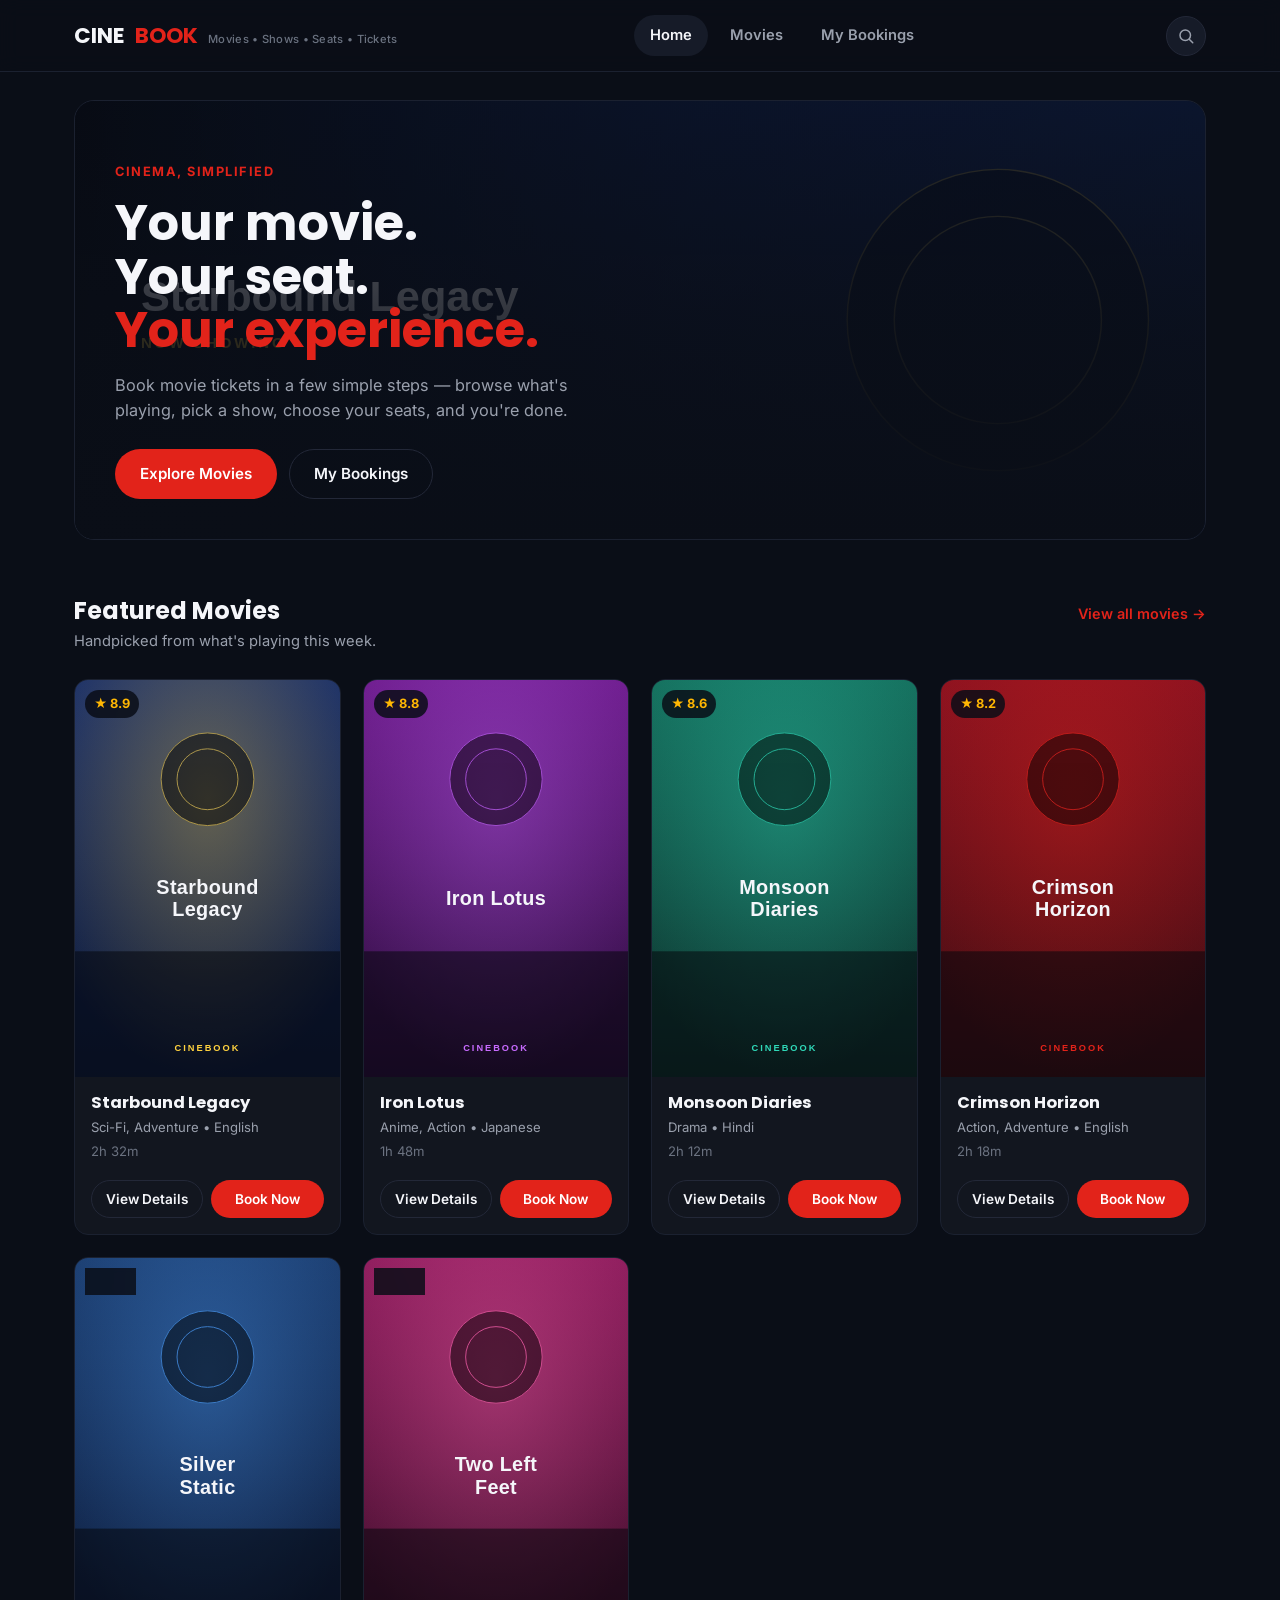
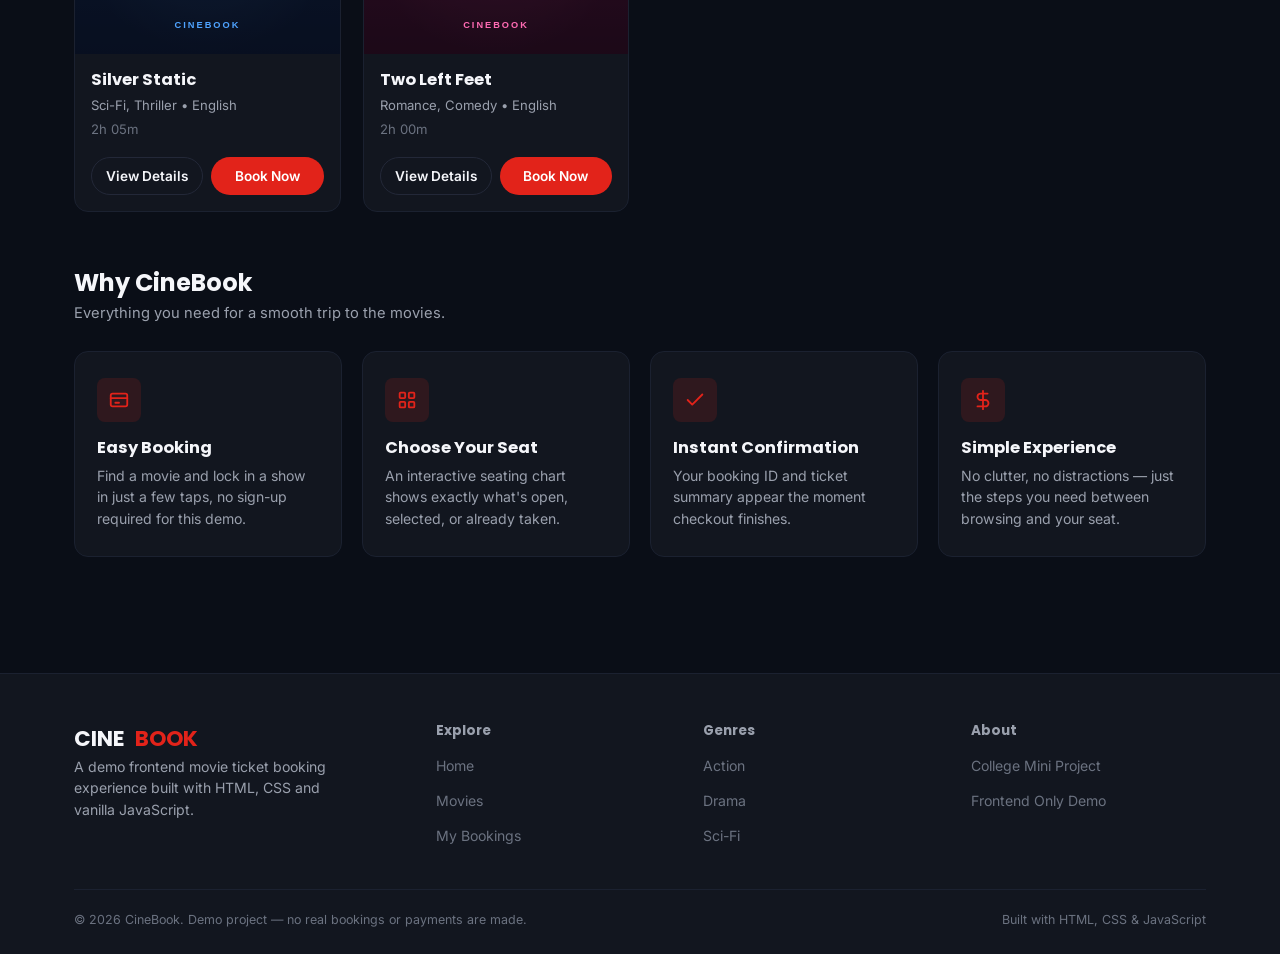
==== CineBook/index.html @ c7b31d79 "Add Java Mini Project files" ====
<!DOCTYPE html>
<html lang="en">
<head>
  <meta charset="UTF-8">
  <meta name="viewport" content="width=device-width, initial-scale=1.0">
  <title>CineBook — Movies, Shows, Seats, Tickets</title>
  <meta name="description" content="CineBook is a demo movie ticket booking experience — browse movies, pick a show, choose your seats and check out.">
  <link rel="icon" href="assets/icons/favicon.svg" type="image/svg+xml">
  <link rel="preconnect" href="https://fonts.googleapis.com">
  <link href="https://fonts.googleapis.com/css2?family=Poppins:wght@600;700&family=Inter:wght@400;500;600;700&display=swap" rel="stylesheet">
  <link rel="stylesheet" href="css/style.css">
  <link rel="stylesheet" href="css/home.css">
</head>
<body>

  <header class="site-header">
    <div class="site-header__inner">
      <a href="index.html" class="brand">CINE<span>BOOK</span><small>Movies &bull; Shows &bull; Seats &bull; Tickets</small></a>

      <nav class="main-nav" id="mainNav" aria-label="Primary">
        <a href="index.html" data-page="index.html">Home</a>
        <a href="movies.html" data-page="movies.html">Movies</a>
        <a href="my-bookings.html" data-page="my-bookings.html">My Bookings</a>
      </nav>

      <div class="header-actions">
        <a href="movies.html" class="icon-btn" aria-label="Search movies" title="Search movies">
          <svg width="18" height="18" viewBox="0 0 24 24" fill="none" stroke="currentColor" stroke-width="2" stroke-linecap="round"><circle cx="11" cy="11" r="7"></circle><line x1="21" y1="21" x2="16.65" y2="16.65"></line></svg>
        </a>
        <button type="button" class="menu-toggle" id="menuToggle" aria-label="Toggle menu" aria-expanded="false">
          <span></span><span></span><span></span>
        </button>
      </div>
    </div>
  </header>

  <main>
    <div class="container">
      <section class="hero">
        <img src="" alt="" class="hero__bg" id="heroBanner">
        <div class="hero__content">
          <span class="hero__eyebrow">CINEMA, SIMPLIFIED</span>
          <h1 class="hero__title">Your movie.<br>Your seat.<br><em>Your experience.</em></h1>
          <p class="hero__subtitle">Book movie tickets in a few simple steps — browse what's playing, pick a show, choose your seats, and you're done.</p>
          <div class="hero__actions">
            <a href="movies.html" class="btn btn-primary">Explore Movies</a>
            <a href="my-bookings.html" class="btn btn-outline">My Bookings</a>
          </div>
        </div>
      </section>
    </div>

    <section class="section" aria-labelledby="featuredHeading">
      <div class="container">
        <div class="section-heading">
          <div>
            <h2 id="featuredHeading">Featured Movies</h2>
            <p>Handpicked from what's playing this week.</p>
          </div>
          <a href="movies.html">View all movies &rarr;</a>
        </div>
        <div class="movie-grid" id="featuredMoviesGrid"></div>
      </div>
    </section>

    <section class="section section--tight" aria-labelledby="whyHeading">
      <div class="container">
        <div class="section-heading">
          <div>
            <h2 id="whyHeading">Why CineBook</h2>
            <p>Everything you need for a smooth trip to the movies.</p>
          </div>
        </div>
        <div class="feature-grid">
          <div class="feature-card">
            <div class="feature-card__icon">
              <svg width="22" height="22" viewBox="0 0 24 24" fill="none" stroke="currentColor" stroke-width="2" stroke-linecap="round" stroke-linejoin="round"><rect x="3" y="5" width="18" height="14" rx="2"></rect><path d="M3 10h18"></path><path d="M8 15h4"></path></svg>
            </div>
            <h3>Easy Booking</h3>
            <p>Find a movie and lock in a show in just a few taps, no sign-up required for this demo.</p>
          </div>
          <div class="feature-card">
            <div class="feature-card__icon">
              <svg width="22" height="22" viewBox="0 0 24 24" fill="none" stroke="currentColor" stroke-width="2" stroke-linecap="round" stroke-linejoin="round"><rect x="4" y="4" width="6" height="6" rx="1"></rect><rect x="14" y="4" width="6" height="6" rx="1"></rect><rect x="4" y="14" width="6" height="6" rx="1"></rect><rect x="14" y="14" width="6" height="6" rx="1"></rect></svg>
            </div>
            <h3>Choose Your Seat</h3>
            <p>An interactive seating chart shows exactly what's open, selected, or already taken.</p>
          </div>
          <div class="feature-card">
            <div class="feature-card__icon">
              <svg width="22" height="22" viewBox="0 0 24 24" fill="none" stroke="currentColor" stroke-width="2" stroke-linecap="round" stroke-linejoin="round"><path d="M20 6 9 17l-5-5"></path></svg>
            </div>
            <h3>Instant Confirmation</h3>
            <p>Your booking ID and ticket summary appear the moment checkout finishes.</p>
          </div>
          <div class="feature-card">
            <div class="feature-card__icon">
              <svg width="22" height="22" viewBox="0 0 24 24" fill="none" stroke="currentColor" stroke-width="2" stroke-linecap="round" stroke-linejoin="round"><path d="M12 2v20"></path><path d="M17 5H9.5a3.5 3.5 0 0 0 0 7h5a3.5 3.5 0 0 1 0 7H6"></path></svg>
            </div>
            <h3>Simple Experience</h3>
            <p>No clutter, no distractions — just the steps you need between browsing and your seat.</p>
          </div>
        </div>
      </div>
    </section>
  </main>

  <footer class="site-footer">
    <div class="container">
      <div class="footer-grid">
        <div class="footer-brand">
          <a href="index.html" class="brand">CINE<span>BOOK</span></a>
          <p>A demo frontend movie ticket booking experience built with HTML, CSS and vanilla JavaScript.</p>
        </div>
        <div class="footer-col">
          <h4>Explore</h4>
          <ul>
            <li><a href="index.html">Home</a></li>
            <li><a href="movies.html">Movies</a></li>
            <li><a href="my-bookings.html">My Bookings</a></li>
          </ul>
        </div>
        <div class="footer-col">
          <h4>Genres</h4>
          <ul>
            <li><a href="movies.html">Action</a></li>
            <li><a href="movies.html">Drama</a></li>
            <li><a href="movies.html">Sci-Fi</a></li>
          </ul>
        </div>
        <div class="footer-col">
          <h4>About</h4>
          <ul>
            <li><a href="#">College Mini Project</a></li>
            <li><a href="#">Frontend Only Demo</a></li>
          </ul>
        </div>
      </div>
      <div class="footer-bottom">
        <span>&copy; 2026 CineBook. Demo project — no real bookings or payments are made.</span>
        <span>Built with HTML, CSS &amp; JavaScript</span>
      </div>
    </div>
  </footer>

  <script src="js/data.js"></script>
  <script src="js/storage.js"></script>
  <script src="js/common.js"></script>
  <script src="js/home.js"></script>
</body>
</html>
---- CineBook/css/style.css ----
/* =========================================================
   CineBook — style.css
   Global design system: tokens, reset, typography, header,
   footer, and shared components used across every page.
   ========================================================= */

/* ---------- Design tokens ---------- */
:root {
  /* Colors */
  --color-bg: #0a0e17;
  --color-surface: #12161f;
  --color-surface-raised: #161b28;
  --color-border: #232838;
  --color-border-soft: #1b2130;

  --color-text: #f5f6fa;
  --color-text-muted: #9aa0ad;
  --color-text-faint: #6b7280;

  --color-accent: #e2231a;
  --color-accent-hover: #ff3b30;
  --color-accent-soft: rgba(226, 35, 26, 0.14);

  --color-gold: #ffb703;
  --color-green: #2fd889;
  --color-green-soft: rgba(47, 216, 137, 0.14);
  --color-amber-soft: rgba(255, 183, 3, 0.14);

  --color-seat-available: #232838;
  --color-seat-selected: #e2231a;
  --color-seat-booked: #3a3f4d;

  /* Type */
  --font-display: 'Poppins', 'Segoe UI', sans-serif;
  --font-body: 'Inter', 'Segoe UI', sans-serif;

  /* Layout */
  --container-width: 1180px;
  --radius-sm: 8px;
  --radius-md: 14px;
  --radius-lg: 20px;
  --radius-pill: 999px;

  --shadow-card: 0 10px 30px rgba(0, 0, 0, 0.35);
  --shadow-soft: 0 4px 14px rgba(0, 0, 0, 0.25);

  --header-height: 72px;
}

/* ---------- Reset ---------- */
*,
*::before,
*::after {
  box-sizing: border-box;
}

html {
  scroll-behavior: smooth;
}

body {
  margin: 0;
  background: var(--color-bg);
  color: var(--color-text);
  font-family: var(--font-body);
  font-size: 16px;
  line-height: 1.55;
  -webkit-font-smoothing: antialiased;
}

img {
  max-width: 100%;
  display: block;
}

a {
  color: inherit;
  text-decoration: none;
}

ul {
  list-style: none;
  margin: 0;
  padding: 0;
}

h1, h2, h3, h4 {
  font-family: var(--font-display);
  font-weight: 700;
  margin: 0 0 0.5em;
  line-height: 1.25;
}

p {
  margin: 0 0 1em;
  color: var(--color-text-muted);
}

button {
  font-family: inherit;
  cursor: pointer;
}

input, select {
  font-family: inherit;
  font-size: 1rem;
}

/* Visible focus state for accessibility */
a:focus-visible,
button:focus-visible,
input:focus-visible,
select:focus-visible {
  outline: 2px solid var(--color-accent-hover);
  outline-offset: 2px;
}

.container {
  width: 100%;
  max-width: var(--container-width);
  margin: 0 auto;
  padding: 0 24px;
}

.section {
  padding: 56px 0;
}

.visually-hidden {
  position: absolute;
  width: 1px;
  height: 1px;
  overflow: hidden;
  clip: rect(0 0 0 0);
  white-space: nowrap;
}

/* ---------- Buttons ---------- */
.btn {
  display: inline-flex;
  align-items: center;
  justify-content: center;
  gap: 8px;
  border: 1px solid transparent;
  border-radius: var(--radius-pill);
  padding: 12px 24px;
  font-weight: 600;
  font-size: 0.95rem;
  transition: transform 0.15s ease, background-color 0.15s ease, border-color 0.15s ease;
  white-space: nowrap;
}

.btn:active {
  transform: scale(0.97);
}

.btn-primary {
  background: var(--color-accent);
  color: #fff;
}

.btn-primary:hover {
  background: var(--color-accent-hover);
}

.btn-primary:disabled {
  background: var(--color-seat-booked);
  color: var(--color-text-faint);
  cursor: not-allowed;
  transform: none;
}

.btn-outline {
  background: transparent;
  border-color: var(--color-border);
  color: var(--color-text);
}

.btn-outline:hover {
  border-color: var(--color-accent);
  color: var(--color-accent);
}

.btn-ghost {
  background: transparent;
  color: var(--color-text-muted);
}

.btn-ghost:hover {
  color: var(--color-text);
}

.btn-sm {
  padding: 8px 16px;
  font-size: 0.85rem;
}

.btn-block {
  width: 100%;
}

/* ---------- Badges & pills ---------- */
.badge {
  display: inline-flex;
  align-items: center;
  gap: 4px;
  padding: 4px 10px;
  border-radius: var(--radius-pill);
  font-size: 0.75rem;
  font-weight: 600;
  background: var(--color-surface-raised);
  border: 1px solid var(--color-border);
  color: var(--color-text-muted);
}

.rating-badge {
  position: absolute;
  top: 10px;
  left: 10px;
  display: inline-flex;
  align-items: center;
  gap: 4px;
  padding: 4px 9px;
  border-radius: var(--radius-pill);
  font-size: 0.8rem;
  font-weight: 700;
  background: rgba(10, 14, 23, 0.85);
  color: var(--color-gold);
  backdrop-filter: blur(2px);
}

.pill {
  display: inline-flex;
  align-items: center;
  padding: 9px 18px;
  border-radius: var(--radius-pill);
  border: 1px solid var(--color-border);
  background: var(--color-surface-raised);
  color: var(--color-text-muted);
  font-weight: 600;
  font-size: 0.9rem;
  transition: all 0.15s ease;
}

.pill:hover {
  color: var(--color-text);
  border-color: var(--color-text-faint);
}

.pill.is-active {
  background: var(--color-accent);
  border-color: var(--color-accent);
  color: #fff;
}

.pill-group {
  display: flex;
  flex-wrap: wrap;
  gap: 10px;
}

/* ---------- Header ---------- */
.site-header {
  position: sticky;
  top: 0;
  z-index: 100;
  height: var(--header-height);
  display: flex;
  align-items: center;
  background: rgba(10, 14, 23, 0.9);
  backdrop-filter: blur(10px);
  border-bottom: 1px solid var(--color-border-soft);
}

.site-header__inner {
  width: 100%;
  max-width: var(--container-width);
  margin: 0 auto;
  padding: 0 24px;
  display: flex;
  align-items: center;
  justify-content: space-between;
  gap: 24px;
}

.brand {
  display: flex;
  align-items: baseline;
  gap: 10px;
  font-family: var(--font-display);
  font-weight: 700;
  font-size: 1.35rem;
  color: var(--color-text);
}

.brand span {
  color: var(--color-accent);
}

.brand small {
  display: none;
  font-family: var(--font-body);
  font-weight: 500;
  font-size: 0.7rem;
  color: var(--color-text-faint);
  letter-spacing: 0.3px;
}

.main-nav {
  display: flex;
  align-items: center;
  gap: 6px;
}

.main-nav a {
  padding: 9px 16px;
  border-radius: var(--radius-pill);
  color: var(--color-text-muted);
  font-weight: 600;
  font-size: 0.92rem;
  transition: color 0.15s ease, background-color 0.15s ease;
}

.main-nav a:hover {
  color: var(--color-text);
}

.main-nav a.is-active {
  color: var(--color-text);
  background: var(--color-surface-raised);
}

.header-actions {
  display: flex;
  align-items: center;
  gap: 10px;
}

.icon-btn {
  display: inline-flex;
  align-items: center;
  justify-content: center;
  width: 40px;
  height: 40px;
  border-radius: 50%;
  border: 1px solid var(--color-border);
  background: var(--color-surface-raised);
  color: var(--color-text-muted);
}

.icon-btn:hover {
  color: var(--color-text);
  border-color: var(--color-text-faint);
}

.menu-toggle {
  display: none;
  width: 40px;
  height: 40px;
  border-radius: var(--radius-sm);
  border: 1px solid var(--color-border);
  background: var(--color-surface-raised);
  align-items: center;
  justify-content: center;
  flex-direction: column;
  gap: 4px;
}

.menu-toggle span {
  width: 18px;
  height: 2px;
  background: var(--color-text);
  border-radius: 2px;
  transition: transform 0.2s ease, opacity 0.2s ease;
}

.menu-toggle.is-open span:nth-child(1) {
  transform: translateY(6px) rotate(45deg);
}

.menu-toggle.is-open span:nth-child(2) {
  opacity: 0;
}

.menu-toggle.is-open span:nth-child(3) {
  transform: translateY(-6px) rotate(-45deg);
}

/* ---------- Page header (used by movies / shows / my-bookings) ---------- */
.page-header {
  padding: 40px 0 28px;
  border-bottom: 1px solid var(--color-border-soft);
}

.page-header h1 {
  font-size: clamp(1.6rem, 3vw, 2.1rem);
  margin-bottom: 6px;
}

.page-header p {
  margin: 0;
  color: var(--color-text-muted);
}

.page-header--with-back {
  display: flex;
  align-items: center;
  gap: 16px;
}

.back-link {
  display: inline-flex;
  align-items: center;
  gap: 6px;
  color: var(--color-text-muted);
  font-weight: 600;
  font-size: 0.9rem;
}

.back-link:hover {
  color: var(--color-text);
}

/* ---------- Movie card (home + movies grid) ---------- */
.movie-grid {
  display: grid;
  grid-template-columns: repeat(auto-fill, minmax(210px, 1fr));
  gap: 22px;
}

.movie-card {
  background: var(--color-surface);
  border: 1px solid var(--color-border-soft);
  border-radius: var(--radius-md);
  overflow: hidden;
  display: flex;
  flex-direction: column;
  transition: transform 0.18s ease, border-color 0.18s ease;
}

.movie-card:hover {
  transform: translateY(-4px);
  border-color: var(--color-border);
}

.movie-card__poster {
  position: relative;
  aspect-ratio: 2 / 3;
  background: var(--color-surface-raised);
}

.movie-card__poster img {
  width: 100%;
  height: 100%;
  object-fit: cover;
}

.movie-card__body {
  padding: 16px;
  display: flex;
  flex-direction: column;
  gap: 4px;
  flex: 1;
}

.movie-card__title {
  font-size: 1.02rem;
  margin: 0;
}

.movie-card__meta {
  font-size: 0.82rem;
  color: var(--color-text-muted);
  margin: 0;
}

.movie-card__meta--muted {
  color: var(--color-text-faint);
}

.movie-card__actions {
  margin-top: auto;
  padding-top: 14px;
  display: flex;
  gap: 8px;
}

.movie-card__actions .btn {
  flex: 1;
  padding: 10px 10px;
}

/* ---------- Feature cards ("Why CineBook") ---------- */
.feature-grid {
  display: grid;
  grid-template-columns: repeat(4, 1fr);
  gap: 20px;
}

.feature-card {
  background: var(--color-surface);
  border: 1px solid var(--color-border-soft);
  border-radius: var(--radius-md);
  padding: 26px 22px;
}

.feature-card__icon {
  width: 44px;
  height: 44px;
  border-radius: var(--radius-sm);
  background: var(--color-accent-soft);
  color: var(--color-accent);
  display: flex;
  align-items: center;
  justify-content: center;
  margin-bottom: 16px;
}

.feature-card h3 {
  font-size: 1.02rem;
  margin-bottom: 6px;
}

.feature-card p {
  font-size: 0.88rem;
  margin: 0;
}

/* ---------- Summary card (seats sidebar + checkout) ---------- */
.summary-card {
  background: var(--color-surface);
  border: 1px solid var(--color-border-soft);
  border-radius: var(--radius-md);
  padding: 22px;
}

.summary-card__title {
  font-size: 1rem;
  text-transform: none;
  margin-bottom: 16px;
}

.summary-card__list {
  margin: 0 0 18px;
}

.summary-row {
  display: flex;
  align-items: baseline;
  justify-content: space-between;
  gap: 12px;
  padding: 9px 0;
  border-bottom: 1px dashed var(--color-border-soft);
}

.summary-row dt {
  color: var(--color-text-muted);
  font-size: 0.88rem;
}

.summary-row dd {
  margin: 0;
  font-weight: 600;
  text-align: right;
}

.summary-row--total {
  border-bottom: none;
  padding-top: 14px;
}

.summary-row--total dt {
  color: var(--color-text);
  font-weight: 700;
  font-size: 1rem;
}

.summary-row--total dd {
  font-size: 1.3rem;
  color: var(--color-accent);
}

.summary-note {
  font-size: 0.8rem;
  color: var(--color-text-faint);
  margin: 10px 0 0;
}

/* ---------- Detail layout (movie-details) ---------- */
.detail-grid {
  display: grid;
  grid-template-columns: 300px 1fr;
  gap: 40px;
  align-items: start;
}

.detail-poster {
  border-radius: var(--radius-md);
  overflow: hidden;
  border: 1px solid var(--color-border-soft);
  box-shadow: var(--shadow-card);
}

.detail-info .badge-row {
  display: flex;
  flex-wrap: wrap;
  gap: 8px;
  margin-bottom: 18px;
}

.detail-info__rating {
  display: inline-flex;
  align-items: center;
  gap: 6px;
  color: var(--color-gold);
  font-weight: 700;
  margin-bottom: 10px;
}

.detail-info__meta {
  color: var(--color-text-muted);
  margin-bottom: 20px;
}

.detail-info h2 {
  font-size: 1.05rem;
  margin-top: 22px;
}

/* ---------- Shows page: date pills + theater blocks ---------- */
.date-pill-group {
  display: flex;
  flex-wrap: wrap;
  gap: 10px;
  margin: 20px 0 34px;
}

.date-pill {
  display: flex;
  flex-direction: column;
  align-items: center;
  gap: 2px;
  min-width: 84px;
  padding: 10px 16px;
  border-radius: var(--radius-md);
  border: 1px solid var(--color-border);
  background: var(--color-surface-raised);
  color: var(--color-text-muted);
  font-weight: 600;
}

.date-pill span:first-child {
  font-size: 0.72rem;
  text-transform: uppercase;
  letter-spacing: 0.5px;
  color: var(--color-text-faint);
}

.date-pill span:last-child {
  font-size: 1rem;
  color: var(--color-text);
}

.date-pill.is-active {
  background: var(--color-accent);
  border-color: var(--color-accent);
}

.date-pill.is-active span {
  color: #fff !important;
}

.theater-list {
  display: flex;
  flex-direction: column;
  gap: 16px;
}

.theater-block {
  background: var(--color-surface);
  border: 1px solid var(--color-border-soft);
  border-radius: var(--radius-md);
  padding: 20px 22px;
}

.theater-block__header {
  display: flex;
  align-items: baseline;
  justify-content: space-between;
  gap: 12px;
  margin-bottom: 14px;
  flex-wrap: wrap;
}

.theater-block__header h3 {
  font-size: 1.02rem;
  margin: 0;
}

.theater-block__screen {
  font-size: 0.82rem;
  color: var(--color-text-faint);
}

.time-slot-group {
  display: flex;
  flex-wrap: wrap;
  gap: 10px;
}

.time-slot-btn {
  padding: 9px 16px;
  border-radius: var(--radius-sm);
  border: 1px solid var(--color-border);
  background: var(--color-surface-raised);
  color: var(--color-text);
  font-weight: 600;
  font-size: 0.88rem;
}

.time-slot-btn:hover {
  border-color: var(--color-accent);
  color: var(--color-accent);
}

/* ---------- Confirmation card ---------- */
.confirmation-wrap {
  display: flex;
  justify-content: center;
  padding: 40px 0 70px;
}

.confirmation-card {
  width: 100%;
  max-width: 480px;
  background: var(--color-surface);
  border: 1px solid var(--color-border-soft);
  border-radius: var(--radius-lg);
  padding: 36px 32px;
  text-align: center;
  box-shadow: var(--shadow-card);
}

.confirmation-card__icon {
  width: 64px;
  height: 64px;
  margin: 0 auto 18px;
  border-radius: 50%;
  background: var(--color-green-soft);
  color: var(--color-green);
  display: flex;
  align-items: center;
  justify-content: center;
  font-size: 1.8rem;
  font-weight: 700;
}

.confirmation-card h1 {
  font-size: 1.3rem;
  margin-bottom: 6px;
}

.confirmation-card__subtitle {
  margin-bottom: 22px;
}

.confirmation-card__id {
  background: var(--color-surface-raised);
  border-radius: var(--radius-sm);
  padding: 12px 16px;
  display: flex;
  align-items: center;
  justify-content: space-between;
  margin-bottom: 20px;
}

.confirmation-card__id span {
  font-size: 0.78rem;
  color: var(--color-text-faint);
  text-transform: uppercase;
  letter-spacing: 0.5px;
}

.confirmation-card__id strong {
  color: var(--color-accent);
  font-family: var(--font-display);
  letter-spacing: 0.5px;
}

.confirmation-card__details {
  text-align: left;
  margin: 0 0 26px;
}

.confirmation-card__actions {
  display: flex;
  gap: 10px;
}

.confirmation-card__actions .btn {
  flex: 1;
}

/* ---------- Booking card (my-bookings) ---------- */
.booking-list {
  display: flex;
  flex-direction: column;
  gap: 16px;
}

.booking-card {
  background: var(--color-surface);
  border: 1px solid var(--color-border-soft);
  border-radius: var(--radius-md);
  padding: 20px 22px;
  display: flex;
  flex-wrap: wrap;
  align-items: center;
  justify-content: space-between;
  gap: 16px;
}

.booking-card__main h3 {
  font-size: 1.05rem;
  margin-bottom: 6px;
}

.booking-card__meta {
  font-size: 0.85rem;
  color: var(--color-text-muted);
  margin: 0;
}

.booking-card__side {
  display: flex;
  flex-direction: column;
  align-items: flex-end;
  gap: 10px;
}

.booking-card__amount {
  font-family: var(--font-display);
  font-weight: 700;
  font-size: 1.1rem;
  color: var(--color-accent);
}

/* ---------- Empty state ---------- */
.empty-state {
  text-align: center;
  padding: 70px 20px;
  color: var(--color-text-muted);
}

.empty-state__icon {
  font-size: 2.4rem;
  margin-bottom: 12px;
}

.empty-state h2 {
  font-size: 1.15rem;
  color: var(--color-text);
  margin-bottom: 8px;
}

.empty-state .btn {
  margin-top: 18px;
}

/* ---------- Forms ---------- */
.field-label {
  display: block;
  font-size: 0.85rem;
  font-weight: 600;
  color: var(--color-text-muted);
  margin-bottom: 8px;
}

.search-input-wrap {
  position: relative;
  max-width: 420px;
}

.search-input-wrap input {
  width: 100%;
  padding: 12px 16px 12px 42px;
  border-radius: var(--radius-pill);
  border: 1px solid var(--color-border);
  background: var(--color-surface-raised);
  color: var(--color-text);
}

.search-input-wrap input::placeholder {
  color: var(--color-text-faint);
}

.search-input-wrap svg {
  position: absolute;
  left: 15px;
  top: 50%;
  transform: translateY(-50%);
  color: var(--color-text-faint);
}

/* ---------- Toast / notification ---------- */
.toast {
  position: fixed;
  left: 50%;
  bottom: 28px;
  transform: translate(-50%, 20px);
  background: var(--color-surface-raised);
  border: 1px solid var(--color-border);
  color: var(--color-text);
  padding: 13px 22px;
  border-radius: var(--radius-pill);
  box-shadow: var(--shadow-card);
  font-size: 0.9rem;
  font-weight: 600;
  opacity: 0;
  pointer-events: none;
  transition: opacity 0.25s ease, transform 0.25s ease;
  z-index: 999;
  max-width: 90vw;
  text-align: center;
}

.toast.is-visible {
  opacity: 1;
  transform: translate(-50%, 0);
}

.toast.toast--error {
  border-color: var(--color-accent);
  color: #ffdada;
}

/* ---------- Footer ---------- */
.site-footer {
  border-top: 1px solid var(--color-border-soft);
  background: var(--color-surface);
  padding: 48px 0 24px;
  margin-top: 60px;
}

.footer-grid {
  display: grid;
  grid-template-columns: 1.4fr repeat(3, 1fr);
  gap: 32px;
  margin-bottom: 32px;
}

.footer-brand p {
  max-width: 260px;
  font-size: 0.88rem;
}

.footer-col h4 {
  font-size: 0.85rem;
  color: var(--color-text-muted);
  margin-bottom: 14px;
}

.footer-col ul li {
  margin-bottom: 10px;
}

.footer-col a {
  color: var(--color-text-faint);
  font-size: 0.88rem;
}

.footer-col a:hover {
  color: var(--color-text);
}

.footer-bottom {
  border-top: 1px solid var(--color-border-soft);
  padding-top: 20px;
  display: flex;
  flex-wrap: wrap;
  gap: 10px;
  justify-content: space-between;
  font-size: 0.78rem;
  color: var(--color-text-faint);
}

/* ---------- Responsive ---------- */
@media (min-width: 640px) {
  .brand small {
    display: block;
  }
}

@media (max-width: 900px) {
  .main-nav {
    position: fixed;
    top: var(--header-height);
    left: 0;
    right: 0;
    flex-direction: column;
    align-items: stretch;
    background: var(--color-bg);
    border-bottom: 1px solid var(--color-border-soft);
    padding: 10px 20px 18px;
    gap: 4px;
    transform: translateY(-8px);
    opacity: 0;
    pointer-events: none;
    transition: opacity 0.18s ease, transform 0.18s ease;
  }

  .main-nav.is-open {
    opacity: 1;
    transform: translateY(0);
    pointer-events: auto;
  }

  .main-nav a {
    padding: 12px 14px;
  }

  .menu-toggle {
    display: flex;
  }

  .feature-grid {
    grid-template-columns: repeat(2, 1fr);
  }

  .detail-grid {
    grid-template-columns: 1fr;
  }

  .detail-poster {
    max-width: 240px;
  }

  .footer-grid {
    grid-template-columns: repeat(2, 1fr);
  }
}

@media (max-width: 560px) {
  .container {
    padding: 0 16px;
  }

  .feature-grid {
    grid-template-columns: 1fr;
  }

  .movie-grid {
    grid-template-columns: repeat(2, 1fr);
    gap: 14px;
  }

  .confirmation-card {
    padding: 28px 20px;
  }

  .confirmation-card__actions {
    flex-direction: column;
  }

  .booking-card {
    flex-direction: column;
    align-items: flex-start;
  }

  .booking-card__side {
    align-items: flex-start;
    width: 100%;
  }

  .footer-grid {
    grid-template-columns: 1fr;
  }
}
---- CineBook/css/home.css ----
/* =========================================================
   CineBook — home.css
   Styles specific to index.html: hero banner and the
   "Featured Movies" / "Why CineBook" section headings.
   ========================================================= */

.hero {
  position: relative;
  border-radius: var(--radius-lg);
  overflow: hidden;
  margin-top: 28px;
  min-height: 440px;
  display: flex;
  align-items: flex-end;
  border: 1px solid var(--color-border-soft);
}

.hero__bg {
  position: absolute;
  inset: 0;
  width: 100%;
  height: 100%;
  object-fit: cover;
  opacity: 0.55;
}

.hero::after {
  content: "";
  position: absolute;
  inset: 0;
  background: linear-gradient(
    to top,
    rgba(10, 14, 23, 0.98) 5%,
    rgba(10, 14, 23, 0.75) 45%,
    rgba(10, 14, 23, 0.25) 100%
  );
}

.hero__content {
  position: relative;
  z-index: 1;
  padding: 40px;
  max-width: 620px;
}

.hero__eyebrow {
  display: inline-flex;
  align-items: center;
  gap: 8px;
  color: var(--color-accent);
  font-weight: 700;
  font-size: 0.8rem;
  letter-spacing: 1.5px;
  margin-bottom: 14px;
}

.hero__title {
  font-size: clamp(2rem, 5vw, 3.1rem);
  line-height: 1.08;
  margin-bottom: 16px;
}

.hero__title em {
  font-style: normal;
  color: var(--color-accent);
}

.hero__subtitle {
  font-size: 1.02rem;
  max-width: 460px;
  margin-bottom: 26px;
}

.hero__actions {
  display: flex;
  flex-wrap: wrap;
  gap: 12px;
}

/* ---------- Section headings ---------- */
.section-heading {
  display: flex;
  align-items: baseline;
  justify-content: space-between;
  gap: 16px;
  margin-bottom: 26px;
  flex-wrap: wrap;
}

.section-heading h2 {
  font-size: 1.5rem;
  margin: 0;
}

.section-heading p {
  margin: 4px 0 0;
  font-size: 0.92rem;
}

.section-heading a {
  font-weight: 600;
  font-size: 0.9rem;
  color: var(--color-accent);
  white-space: nowrap;
}

.section--tight {
  padding-top: 0;
}

@media (max-width: 560px) {
  .hero {
    min-height: 380px;
  }

  .hero__content {
    padding: 26px 20px;
  }

  .hero__actions .btn {
    width: 100%;
  }
}
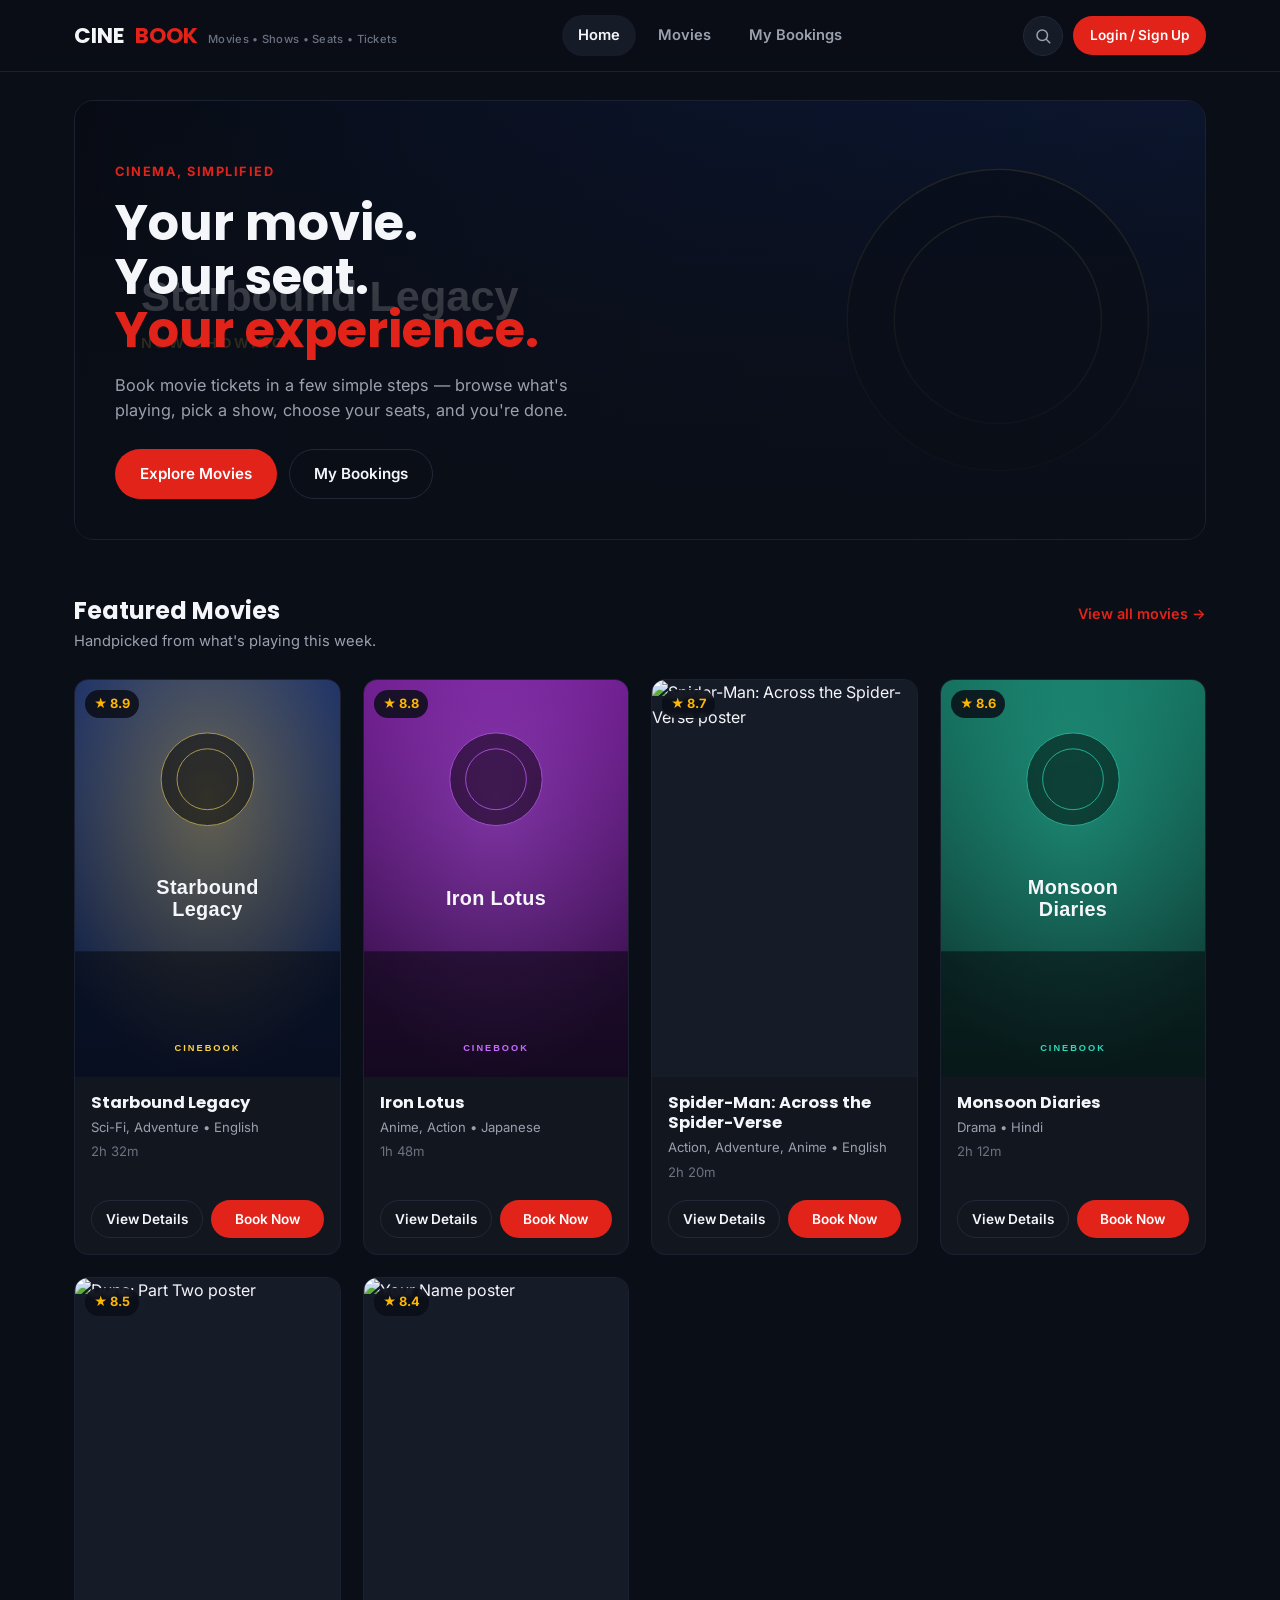
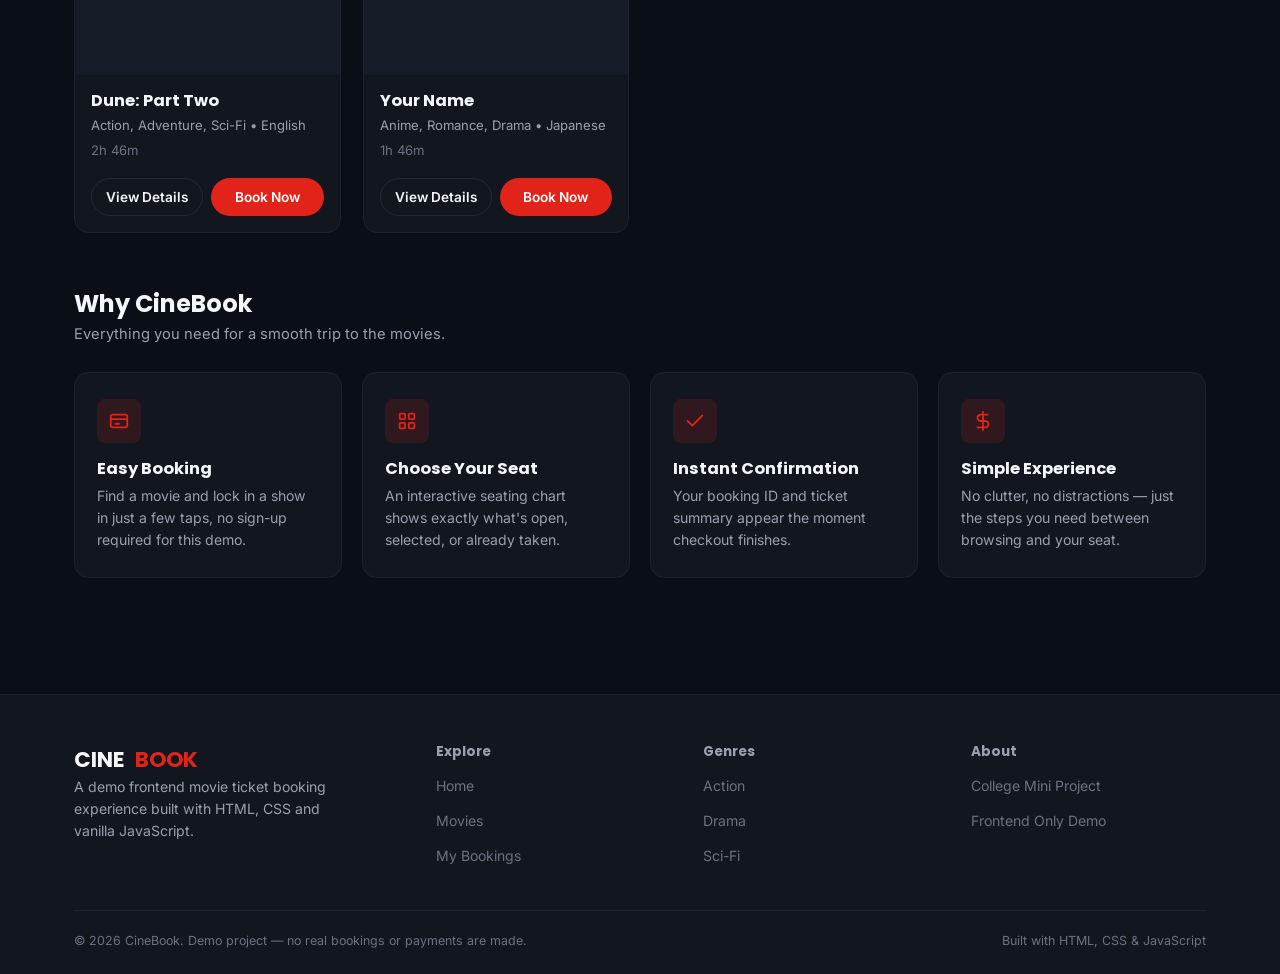
==== commit 0db740fb: "feat: add auth login, 12 new movies, expanded seats A-J with 12 seats/row" ====
--- a/CineBook/index.html
+++ b/CineBook/index.html
@@ -145,6 +145,7 @@
 
   <script src="js/data.js"></script>
   <script src="js/storage.js"></script>
+  <script src="js/auth.js"></script>
   <script src="js/common.js"></script>
   <script src="js/home.js"></script>
 </body>
--- a/CineBook/css/style.css
+++ b/CineBook/css/style.css
@@ -1076,3 +1076,305 @@
     grid-template-columns: 1fr;
   }
 }
+
+/* =========================================================
+   AUTH — Login page + user menu (auth.js / login.html)
+   ========================================================= */
+
+/* ---------- Auth page wrapper ---------- */
+.auth-wrap {
+  display: flex;
+  justify-content: center;
+  align-items: center;
+  min-height: calc(100vh - var(--header-height) - 80px);
+  padding: 40px 0;
+}
+
+.auth-card {
+  width: 100%;
+  max-width: 440px;
+  background: var(--color-surface);
+  border: 1px solid var(--color-border-soft);
+  border-radius: var(--radius-lg);
+  padding: 36px 32px;
+  box-shadow: var(--shadow-card);
+}
+
+/* ---------- Tabs ---------- */
+.auth-tabs {
+  display: flex;
+  background: var(--color-surface-raised);
+  border-radius: var(--radius-sm);
+  padding: 4px;
+  gap: 4px;
+  margin-bottom: 28px;
+}
+
+.auth-tab {
+  flex: 1;
+  padding: 10px;
+  border-radius: calc(var(--radius-sm) - 2px);
+  border: none;
+  background: transparent;
+  color: var(--color-text-muted);
+  font-weight: 600;
+  font-size: 0.92rem;
+  transition: background-color 0.15s ease, color 0.15s ease;
+}
+
+.auth-tab.is-active {
+  background: var(--color-surface);
+  color: var(--color-text);
+  box-shadow: var(--shadow-soft);
+}
+
+/* ---------- Panel content ---------- */
+.auth-card__title {
+  font-size: 1.4rem;
+  margin-bottom: 4px;
+}
+
+.auth-card__sub {
+  font-size: 0.88rem;
+  color: var(--color-text-muted);
+  margin-bottom: 22px;
+}
+
+/* ---------- Form ---------- */
+.auth-form {
+  display: flex;
+  flex-direction: column;
+  gap: 16px;
+  margin-bottom: 22px;
+}
+
+.form-group {
+  display: flex;
+  flex-direction: column;
+  gap: 6px;
+}
+
+.form-group label {
+  font-size: 0.85rem;
+  font-weight: 600;
+  color: var(--color-text-muted);
+}
+
+.form-group input {
+  background: var(--color-surface-raised);
+  border: 1px solid var(--color-border);
+  border-radius: var(--radius-sm);
+  padding: 11px 14px;
+  color: var(--color-text);
+  transition: border-color 0.15s ease;
+}
+
+.form-group input:focus {
+  border-color: var(--color-accent);
+  outline: none;
+}
+
+.form-group input::placeholder {
+  color: var(--color-text-faint);
+}
+
+/* ---------- Error / success messages ---------- */
+.auth-error {
+  background: rgba(226, 35, 26, 0.1);
+  border: 1px solid rgba(226, 35, 26, 0.3);
+  color: #ff6b6b;
+  border-radius: var(--radius-sm);
+  padding: 10px 14px;
+  font-size: 0.88rem;
+  margin-bottom: 14px;
+}
+
+.auth-success {
+  background: rgba(47, 216, 137, 0.1);
+  border: 1px solid rgba(47, 216, 137, 0.3);
+  color: var(--color-green);
+  border-radius: var(--radius-sm);
+  padding: 10px 14px;
+  font-size: 0.88rem;
+  margin-bottom: 14px;
+}
+
+/* ---------- Divider ---------- */
+.auth-divider {
+  display: flex;
+  align-items: center;
+  gap: 12px;
+  color: var(--color-text-faint);
+  font-size: 0.82rem;
+  margin: 18px 0;
+}
+
+.auth-divider::before,
+.auth-divider::after {
+  content: '';
+  flex: 1;
+  height: 1px;
+  background: var(--color-border-soft);
+}
+
+/* ---------- Demo accounts ---------- */
+.demo-accounts {
+  display: flex;
+  flex-direction: column;
+  gap: 10px;
+}
+
+.demo-account-btn {
+  display: flex;
+  align-items: center;
+  gap: 12px;
+  background: var(--color-surface-raised);
+  border: 1px solid var(--color-border);
+  border-radius: var(--radius-sm);
+  padding: 10px 14px;
+  text-align: left;
+  color: var(--color-text);
+  transition: border-color 0.15s ease;
+}
+
+.demo-account-btn:hover {
+  border-color: var(--color-accent);
+}
+
+.demo-account-btn span:last-child {
+  display: flex;
+  flex-direction: column;
+  gap: 2px;
+}
+
+.demo-account-btn strong {
+  font-size: 0.9rem;
+  font-weight: 600;
+  display: block;
+}
+
+.demo-account-btn small {
+  font-size: 0.78rem;
+  color: var(--color-text-faint);
+}
+
+.auth-note {
+  font-size: 0.78rem;
+  color: var(--color-text-faint);
+  text-align: center;
+  margin: 16px 0 0;
+}
+
+/* ---------- User avatar (header + demo buttons) ---------- */
+.user-avatar {
+  display: inline-flex;
+  align-items: center;
+  justify-content: center;
+  width: 34px;
+  height: 34px;
+  border-radius: 50%;
+  background: var(--color-accent);
+  color: #fff;
+  font-size: 0.75rem;
+  font-weight: 700;
+  font-family: var(--font-display);
+  flex-shrink: 0;
+}
+
+/* ---------- User menu (dropdown) ---------- */
+.user-menu-wrap {
+  position: relative;
+}
+
+.user-avatar-btn {
+  display: inline-flex;
+  align-items: center;
+  gap: 8px;
+  background: var(--color-surface-raised);
+  border: 1px solid var(--color-border);
+  border-radius: var(--radius-pill);
+  padding: 6px 12px 6px 6px;
+  color: var(--color-text);
+  font-size: 0.88rem;
+  font-weight: 600;
+  transition: border-color 0.15s ease;
+}
+
+.user-avatar-btn:hover {
+  border-color: var(--color-text-faint);
+}
+
+.user-name {
+  max-width: 100px;
+  overflow: hidden;
+  text-overflow: ellipsis;
+  white-space: nowrap;
+}
+
+.user-menu {
+  position: absolute;
+  top: calc(100% + 8px);
+  right: 0;
+  min-width: 220px;
+  background: var(--color-surface);
+  border: 1px solid var(--color-border);
+  border-radius: var(--radius-md);
+  padding: 8px;
+  box-shadow: var(--shadow-card);
+  z-index: 200;
+}
+
+.user-menu__info {
+  padding: 10px 12px 12px;
+  border-bottom: 1px solid var(--color-border-soft);
+  margin-bottom: 6px;
+  display: flex;
+  flex-direction: column;
+  gap: 2px;
+}
+
+.user-menu__info strong {
+  font-size: 0.92rem;
+  color: var(--color-text);
+}
+
+.user-menu__info span {
+  font-size: 0.78rem;
+  color: var(--color-text-faint);
+}
+
+.user-menu__link {
+  display: block;
+  width: 100%;
+  padding: 9px 12px;
+  border-radius: var(--radius-sm);
+  font-size: 0.9rem;
+  font-weight: 500;
+  color: var(--color-text-muted);
+  background: transparent;
+  border: none;
+  text-align: left;
+  transition: background-color 0.12s ease, color 0.12s ease;
+}
+
+.user-menu__link:hover {
+  background: var(--color-surface-raised);
+  color: var(--color-text);
+}
+
+.user-menu__logout {
+  color: var(--color-accent);
+  margin-top: 4px;
+  border-top: 1px solid var(--color-border-soft);
+  border-radius: 0 0 var(--radius-sm) var(--radius-sm);
+}
+
+.user-menu__logout:hover {
+  background: var(--color-accent-soft);
+  color: var(--color-accent-hover);
+}
+
+/* ---------- Login button in header ---------- */
+.auth-header-btn {
+  font-size: 0.85rem;
+}
